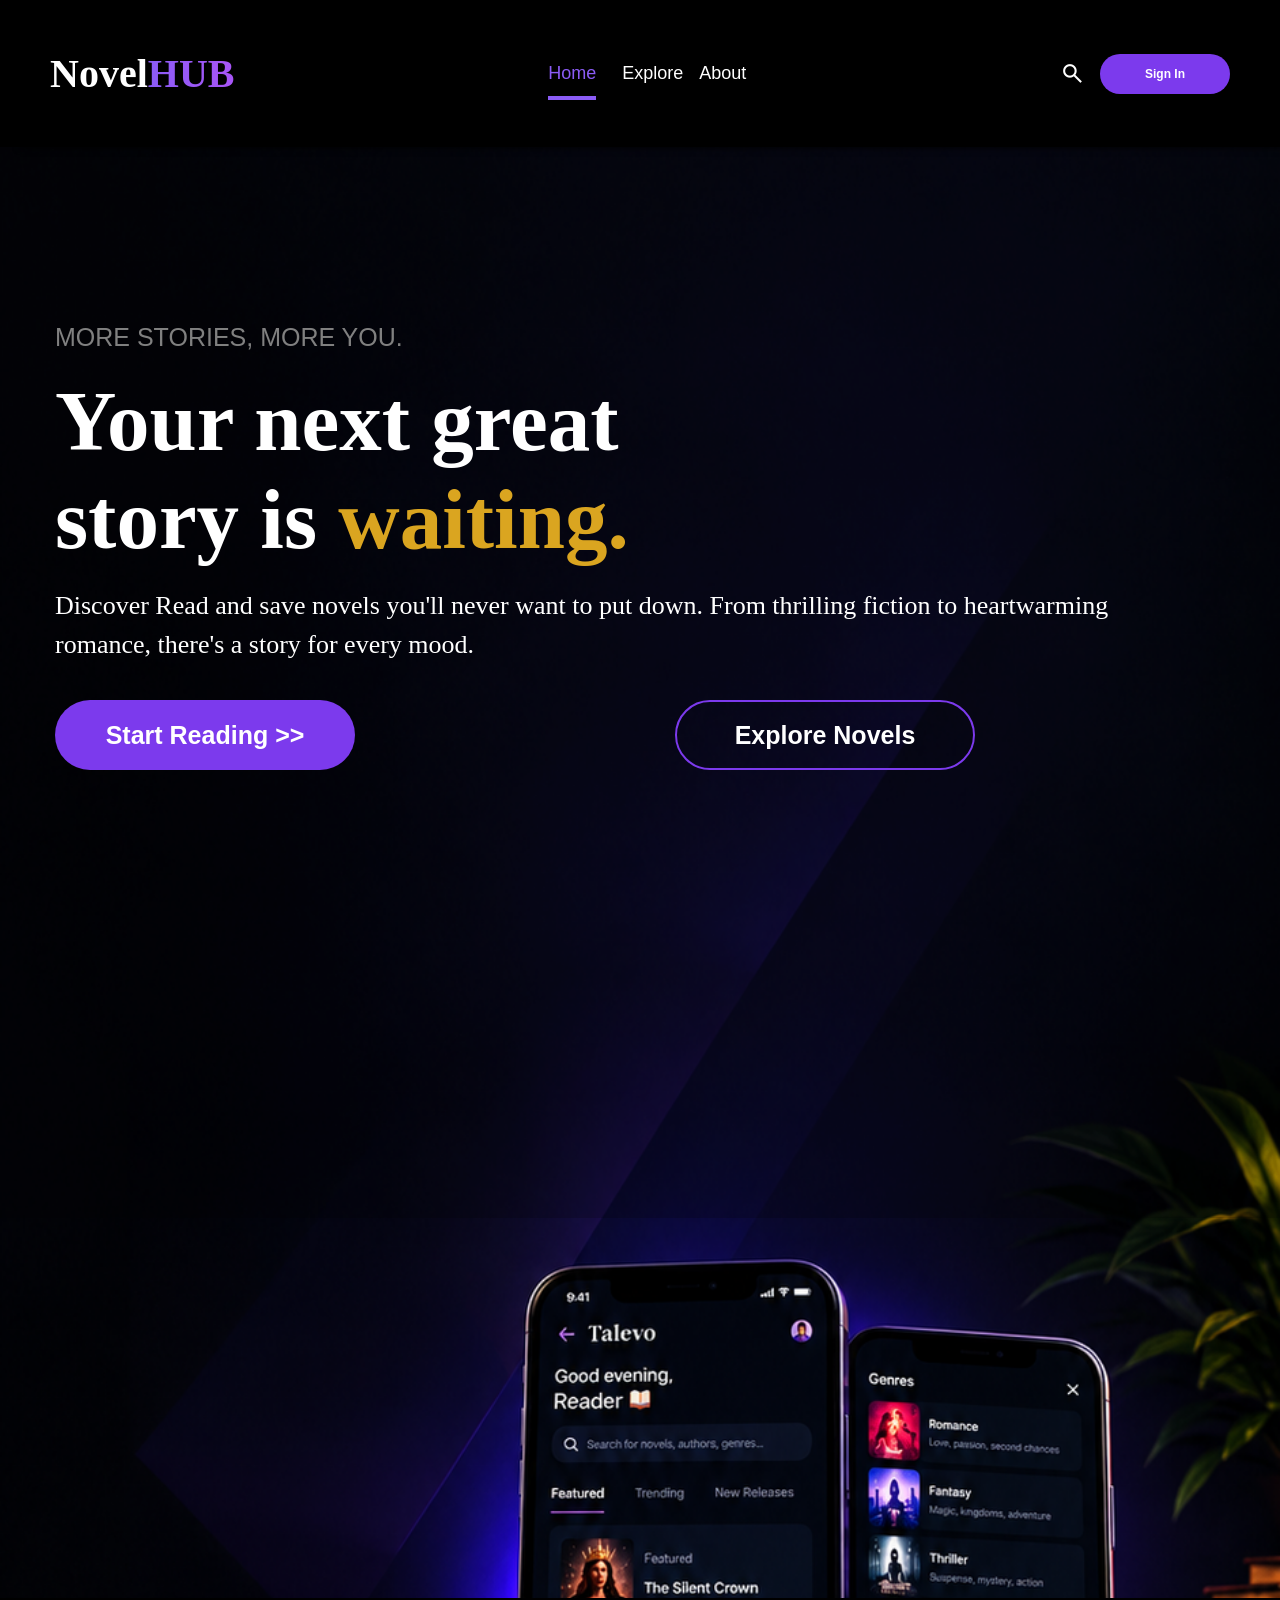
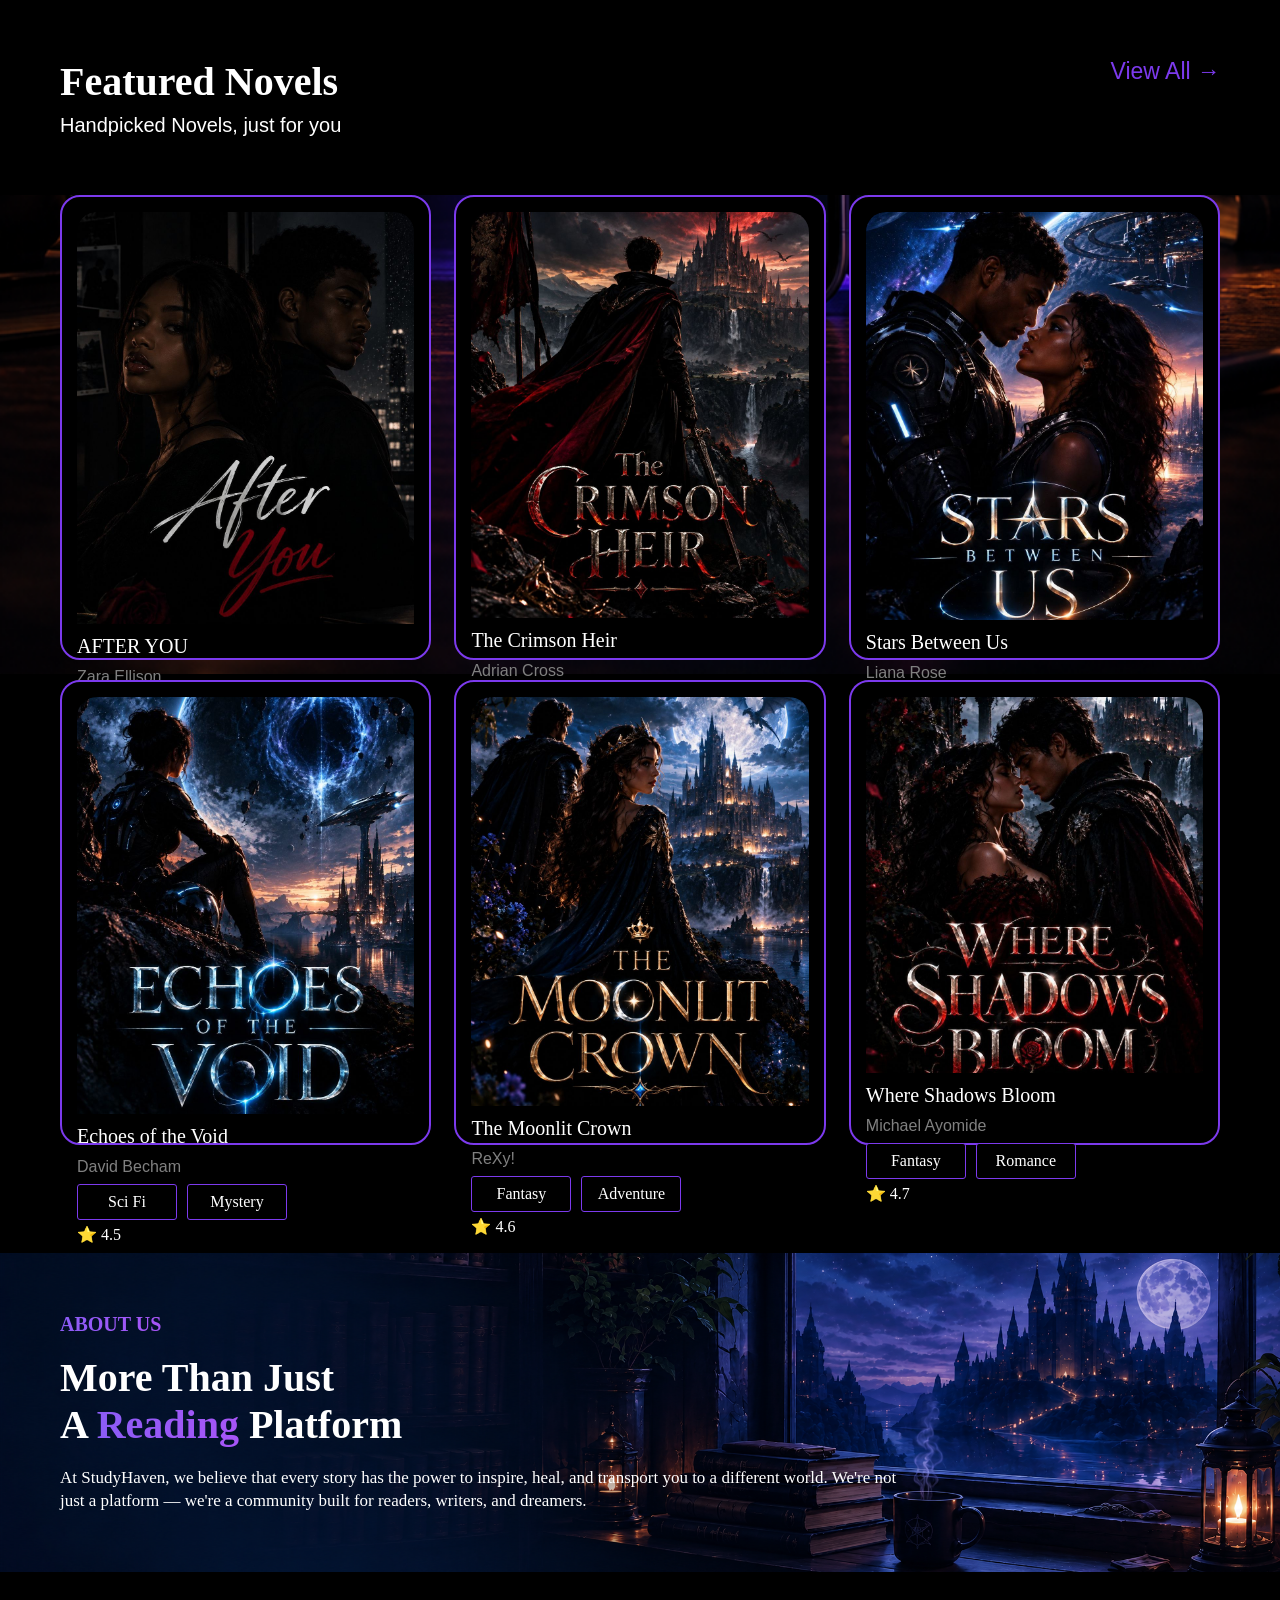
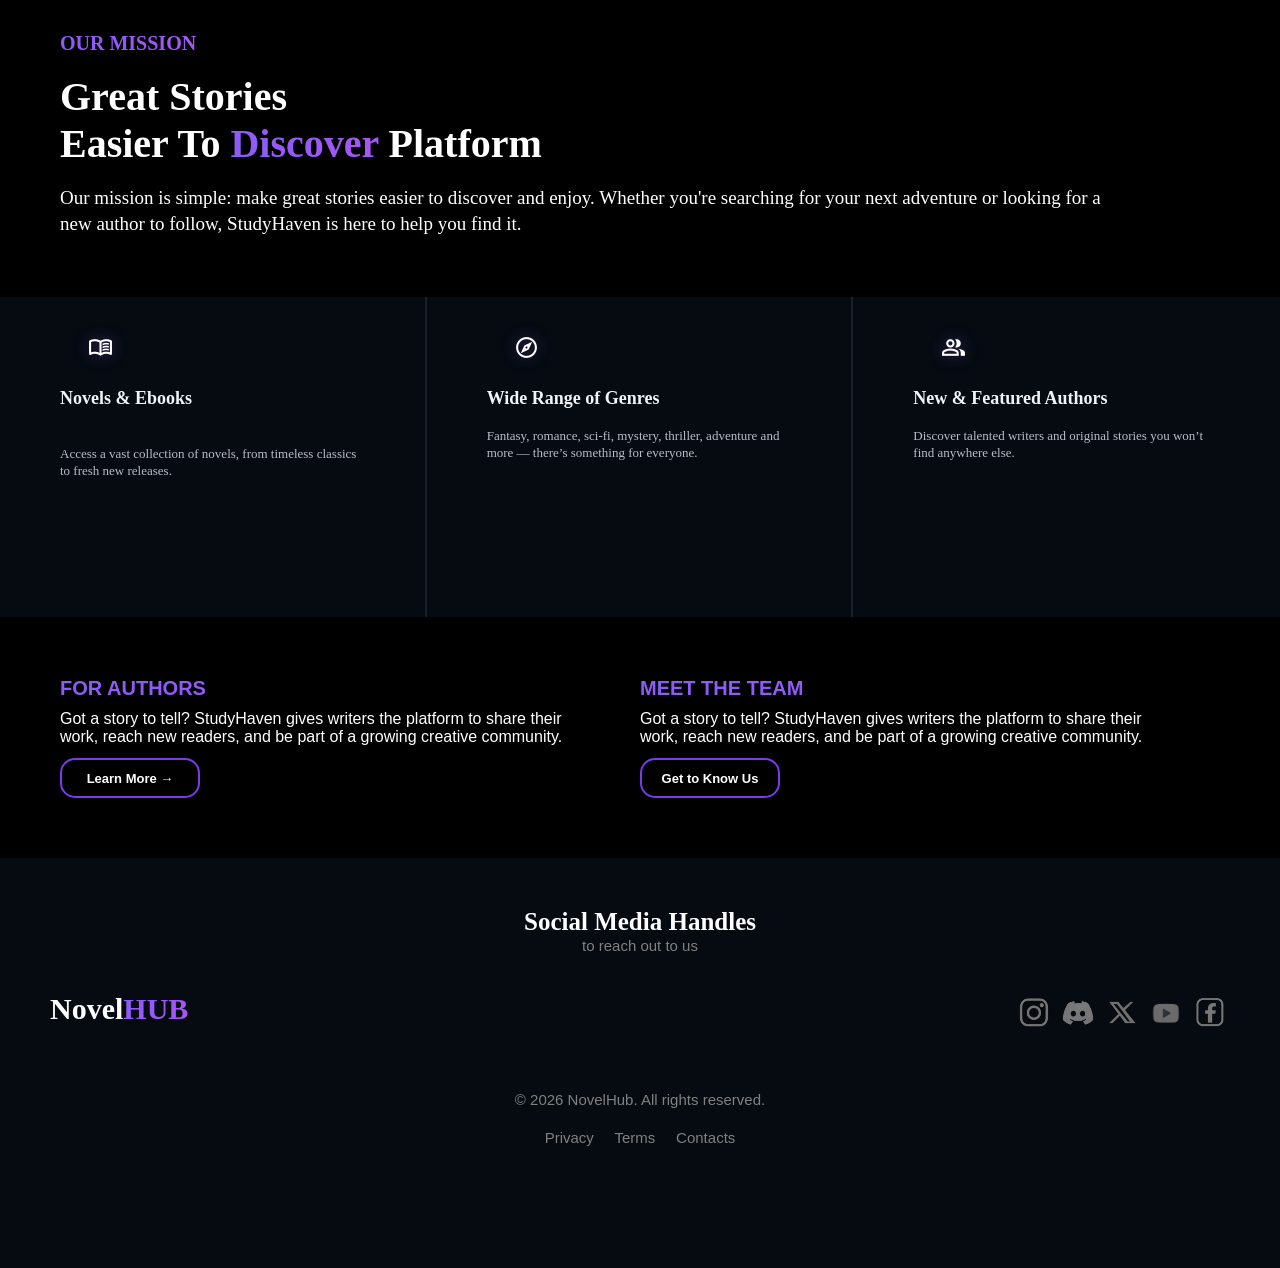
==== index.html @ 24e365a0 "Add files via upload" ====
<!DOCTYPE html>
<html>
<head>
  <meta http-equiv="CONTENT-TYPE" content="text/html; charset=UTF-8">
  <title>homepage</title>
  <link rel="stylesheet" href="https://fonts.googleapis.com/css2?family=Material+Symbols+Outlined:opsz,wght,FILL,GRAD@20..48,100..700,0..1,-50..200&icon_names=search,explore,menu_book,group">  
  <link rel="stylesheet" href="homepage.css">
</head>
<body> 
  <section id="home">
<header>
  <div class="story">Novel<span class="haven">HUB</span></div>
  <ul>
    <li><a href="#home">Home</a></li>
    <li><a href="#explore">Explore</a></li>
    <li><a href="#about">About</a></li>
  </ul>
  <div class="searchiconandbutton">
  <span class="material-symbols-outlined">
search
</span>
  <button onclick="window.location.href='signup.html'">
    Sign In
  </button>
  </div>
</header>
  <br>
  <div class="bgwriteup">
    <span class="morestories">MORE STORIES, MORE YOU.</span>
    <span class="yournext">Your next great</span>
    <span class="storyis">story is <span>waiting.</span></span><br>
    <p id=discover>
      Discover Read and save 
      novels you'll never want to 
      put down. From thrilling 
      fiction to heartwarming 
      romance, there's a story for
      every mood.
    </p><br><br>
    <div>
    <button class="startreadingbtn" onclick="window.location.href='signup.html'">
      Start Reading >>
    </button>
    <button class="explorenovelsbtn" onclick="window.location.href='signup.html'">
      Explore Novels
    </button>
    </div>
  </div>
</section>
<div class="featurednovelsection" id="explore">
  <span>Featured Novels</span>
  <a>View All →</a>
  <p>Handpicked Novels, just for you
  </p>
</div>
<span class="featuredcardscollation">
<div class="featurednovelcards" onclick="window.location.href='signup.html'">
  <img src="afteryou.jpg">
  <titled>AFTER YOU</titled>
  <author>Zara Ellison</author>
  <div>
  <type>Fantasy</type>
  <type>Romance</type>
  </div>
  <span>⭐ 4.8</span>
</div>
<div class="featurednovelcards" onclick="window.location.href='signup.html'">
  <img src="dcrimsonheir.jpg">
  <titled>The Crimson Heir</titled>
  <author>Adrian Cross</author>
  <div>
  <type>Fantasy</type>
  <type>Adventure</type>
  </div>
  <span>⭐ 4.9</span>
</div>
<div class="featurednovelcards" onclick="window.location.href='signup.html'">
  <img src="starsbetus.jpg">
  <titled>Stars Between Us</titled>
  <author>Liana Rose</author>
  <div>
  <type>Sci-Fi</type>
  <type>Romance</type>
  </div>
  <span>⭐ 4.7</span>
</div>
</span>
<span class="featuredcardscollation2">
<div class="featurednovelcards" onclick="window.location.href='signup.html'">
  <img src="echoesofdvoid.jpg">
  <titled>Echoes of the Void</titled>
  <author>David Becham</author>
  <div>
  <type>Sci Fi</type>
  <type>Mystery</type>
  </div>
  <span>⭐ 4.5</span>
</div>
 <div class="featurednovelcards" onclick="window.location.href='signup.html'">
  <img src="moonlitcrown.jpg">
  <titled>The Moonlit Crown</titled>
  <author>ReXy!</author>
  <div>
  <type>Fantasy</type>
  <type>Adventure</type>
  </div>
  <span>⭐ 4.6</span>
</div>
<div class="featurednovelcards" onclick="window.location.href='signup.html'">
  <img src="whereshadowblooms.jpg">
  <titled>Where Shadows Bloom</titled>
  <author>Michael Ayomide</author>
  <div>
  <type>Fantasy</type>
  <type>Romance</type>
  </div>
  <span>⭐ 4.7</span>
</div>
</span>
<div id="about">
 <br>
<section class="aboutus">
  <mission>ABOUT US</mission><br><br>
  <hd>More Than Just <spin>A <span>Reading</span> Platform</hd></spin><br>
  <p>At StudyHaven, we believe that every story has the power to inspire, heal, and transport you to a different world.
  We're not just a platform — we're a community built for readers, writers, and dreamers.</p>
</section>
<section class="mission">
  <mission>OUR MISSION</mission><br><br>
  <hd>Great Stories <spin>Easier To <span>Discover</span> Platform</hd></spin><br>
  <p>Our mission is simple: make great stories easier to discover and enjoy. Whether you're searching for your next adventure or looking for a new author to follow, StudyHaven is here to help you find it.
</section>
<section class="features">

  <div class="feature">
    <div class="feature-icon">
      <span class="material-symbols-outlined">
menu_book
</span>
    </div>

    <h3>Novels &amp; Ebooks</h3><br>

    <p>
      Access a vast collection of novels, from timeless classics
      to fresh new releases.
    </p>
  </div>

  <div class="feature">
    <div class="feature-icon">
      <span class="material-symbols-outlined">
explore
</span>
    </div>

    <h3>Wide Range of Genres</h3>

    <p>
      Fantasy, romance, sci-fi, mystery, thriller, adventure
      and more — there’s something for everyone.
    </p>
  </div>

  <div class="feature">
    <div class="feature-icon">
      <span class="material-symbols-outlined">
group
</span>
    </div>

    <h3>New &amp; Featured Authors</h3>

    <p>
      Discover talented writers and original stories you
      won’t find anywhere else.
    </p>
  </div>
</section>
<section class="aboutusfooter">
  <div class="forauthorside">
    <forauthors>FOR AUTHORS</forauthors>
    <span>Got a story to tell? StudyHaven gives writers the platform to share their work, reach new readers, and be part of a growing creative community.</span>
    <button onclick="window.location.href='https://wa.me/qr/5OOR54CAPBTBB1'">Learn More →</button>
  </div>
  <div class="meettheteamside">
    <forauthors>MEET THE TEAM</forauthors>
    <span>Got a story to tell? StudyHaven gives writers the platform to share their work, reach new readers, and be part of a growing creative community.</span>
    <button onclick="window.location.href='https://wa.me/qr/5OOR54CAPBTBB1'">Get to Know Us</button>
  </div>
</section>
<section class="socialmedsection">
  <h1>Social Media Handles</h1>
  <p>to reach out to us</p><br><br>
  <spun>
  <div class="story">Novel<span class="haven">HUB</span></div>
  <div class="socialmedlogos">
    <img src="iglogo.png">
    <img src="discordlogo.png">
    <img src="xlogo.png">
    <img src="youtubelogo.png">
    <img src="fblogo.png">
  </div>
  </spun><br><br><br>
  <p>&copy; 2026 NovelHub. All rights reserved.</p><br>
  <p>Privacy &nbsp;&nbsp;&nbsp;&nbsp;Terms &nbsp;&nbsp;&nbsp;&nbsp;Contacts</p>
</section>
</div>
<script src="homepage.js"></script>
</body>
</html>
---- homepage.css ----
* {
  margin: 0;
  box-sizing: border-box;
  padding: 0;
}
body {
  background-image: url("firstbg.png");
  background-repeat: no-repeat;
  background-size: 100% auto;
  background-color: #000000;
}
/* HEADER SECTION*/
header {
  display: flex;
  width: 100%;
  background-color: rgb(0,0,0);
  padding: 50px;
  justify-content: space-between;
  align-items: center;
  box-shadow: 20px 0 7px;
  transition: 0.6s ease;
  position:fixed;
}
.story {
  color: white;
  font-family: ArialNarrow;
  font-size: 40px;
  font-weight: bold;
}
.haven {
  background: linear-gradient(90deg, #8B5CF6, #A855F7);
-webkit-background-clip: text;
-webkit-text-fill-color: transparent;
  font-weight: bold;
}
header ul {
  list-style: none;
  display: flex;
  justify-content: space between;
  gap: 1rem;
}
header li {
  cursor: pointer;
  font-size: 18px;
  font-family: 'Montserrat', sans-serif;
}
header a:hover,
header a.active {
  color: #8B5CF6;
  border-bottom-width: 4px;
  border-bottom-style: solid;
  border-bottom-color: #8B5CF6;
  padding-bottom: 13px;
  margin-right: 10px;
}

header a{
  text-decoration: none;
  color: white;
  font-family: arial;
  position: relative;
  transition: 0.3s
}
.searchiconandbutton {
  display: flex;
  gap: 15px;
  align-items: center;
}
.material-symbols-outlined {
  color: white;
  font-size: 25px;
}
header button {
  background-color: #7C3AED;
  color: white;
  padding: 5px;
  font-size: 12px;
  width: 130px;
  height: 40px;
  border-radius: 20px;
  border: none;
  font-weight: bold;
  text-align: center;
}

.bgwriteup {
  background-color: rgba(0,0,0,0.2);
  width: 100%;
  height: 1200px;
  padding: 55px;
  color: white
}
.morestories {
  color: gray;
  display: block;
  padding-top: 250px;
  font-family: Arial;
  font-size: 25px;
}
.yournext {
  font-family: times new roman;
  font-size: 85px;
  font-weight: bold;
  display: block;
  padding-top: 20px
}
.storyis {
  font-family: times new roman;
  font-size: 85px;
  font-weight: bold;
  display: block;
}
.storyis span {
  color: goldenrod
}
#discover {
  padding-right: 90px;
  line-height: 1.5;
  font-size: 26px;
  font-family: verdana;
}
.bgwriteup button {
  width: 300px;
  height: 70px;
  border-radius: 40px;
  font-size: 25px;
  padding: 10px
}
.bgwriteup div {
  display: flex;
  justify-content: space-between;
  padding-right: 250px
}
.explorenovelsbtn{
  border: 2px solid #7C3AED;
  background-color: transparent;
  color:white;
  font-weight: bold
}
.startreadingbtn {
  border: none;
  color: white;
  background-color: #7C3AED;
  font-weight: bold
}
/* FEATURED NOVELS*/
.featurednovelsection {
  margin-top: 380px;
  display: grid;
  background-color: black;
  padding: 60px;
  justify-content: space-between;
  align-content: center
}
.featurednovelsection span {
  font-family: times new roman;
  font-size: 40px;
  color: white;
  font-weight: bold;
  grid-column: 1;
}
.featurednovelsection a {
  color:#7C3AED;
  font-size: 23px;
  font-family: arial;
  text-decoration: none;
  grid-column: 2;
}
.featurednovelsection p{
  color:white;
  grid-column:1;
  font-size: 20px;
  line-height: 20px;
  padding-top: 10px;
  font-family: arial
}
.featurednovelcards {
  background-color: black;
  border: 2px solid #7C3AED;
  width: 32%;
  height: 465px;
  border-radius: 20px;
  padding: 15px
}
.featuredcardscollation {
  display: flex;
  padding-left: 60px;
  padding-right: 60px;
  justify-content: space-between;
}
.featuredcardscollation titled {
  color:white;
  display: block;
  font-family: times new roman;
  font-size: 20px;
  padding-top: 7px;
}
.featuredcardscollation author {
  color: gray;
  display: block;
  font-family: arial;
  padding-top: 10px;
}
.featuredcardscollation type {
  background-color: black;
  color:white;
  border-radius: 3px;
  padding: 8px;
  font-family: verdana;
  width: 100px;
  text-align: center;
  border: 1px solid #7C3AED;
}
.featurednovelcards div{
  display: flex;
  gap: 10px;
  margin-top: 8px
}
.featuredcardscollation span {
  display: block;
  color:white;
  padding-top: 5px;
}
.featurednovelcards img {
  width:100%;
  border-top-left-radius: 20px;
  border-top-right-radius: 20px;
}
/* SECOND COLLECTION*/
.featuredcardscollation2 {
  display: flex;
  padding-left: 60px;
  padding-right: 60px;
  justify-content: space-between;
  margin-top: 20px;
}
.featuredcardscollation2 titled {
  color:white;
  display: block;
  font-family: times new roman;
  font-size: 20px;
  padding-top: 7px;
}
.featuredcardscollation2 author {
  color: gray;
  display: block;
  font-family: arial;
  padding-top: 10px;
}
.featuredcardscollation2 type {
  background-color: black;
  color:white;
  border-radius: 3px;
  padding: 8px;
  font-family: verdana;
  width: 100px;
  text-align: center;
  border: 1px solid #7C3AED;
}
.featuredcardscollation2 span {
  display: block;
  color:white;
  padding-top: 5px;
}
.featurednovelcards2 {
  background-color: black;
  border: 2px solid #7C3AED;
  width: 32%;
  height: 465px;
  border-radius: 20px;
  padding: 15px
}
/* ABOUT US */
.aboutus {
  background-image: url("about-bg.png");
  background-size: cover;
  background-position: center;
  background-repeat: no-repeat;
  padding: 60px;
  margin-top: 90px;
}
.aboutus mission {
  background: linear-gradient(90deg, #8B5CF6, #A855F7);
-webkit-background-clip: text;
-webkit-text-fill-color: transparent;
  font-weight: bold;
  font-family: verdana;
  font-size: 20px
}
.aboutus hd {
  font-family: Times New Roman;
  Color: white;
  font-size:40px;
  display: block;
  font-weight: bold;
}
.aboutus hd spin {
  display: block;
}
.aboutus hd span{
  background: linear-gradient(90deg, #8B5CF6, #A855F7);
-webkit-background-clip: text;
-webkit-text-fill-color: transparent;
  font-weight: bold;
}
.aboutus p {
  color:white;
  font-family: arial narrow;
  font-size: 17px;
  padding-right: 300px;
  line-height: 23px;
}
/* OUR MISSION */
.mission {
  padding: 60px;
  margin-top: 0px;
}
.mission mission {
  background: linear-gradient(90deg, #8B5CF6, #A855F7);
-webkit-background-clip: text;
-webkit-text-fill-color: transparent;
  font-weight: bold;
  font-family: verdana;
  font-size: 20px
}
.mission hd {
  font-family: Times New Roman;
  Color: white;
  font-size:40px;
  display: block;
  font-weight: bold;
}
.mission hd spin {
  display: block;
}
.mission hd span{
  background: linear-gradient(90deg, #8B5CF6, #A855F7);
-webkit-background-clip: text;
-webkit-text-fill-color: transparent;
  font-weight: bold;
}
.mission p {
  color:white;
  font-family: arial narrow;
  font-size: 19px;
  padding-right: 100px;
  line-height: 26px;
}
/* FEATURES SECTION*/
.features {
  width: 100%;
  max-width: 1400px;
  display: grid;
  grid-template-columns: repeat(3, 1fr);
  background: #050b11;
  height: 320px;
}

.feature {
  padding: 10px 60px 20px;
  min-height: 320px;
  border-right: 2px solid #18202b;
}

.feature:last-child {
  border-right: none;
}

/* Icons */
.feature-icon {
  width: 80px;
  height: 80px;

  display: flex;
  align-items: center;
  justify-content: center;

  color: #000000;
  font-size: 70px;

  text-shadow: 0 0 15px rgba(139, 92, 246, 0.45);
}

/* Headings */
.feature h3 {
  margin: 0 0 18px;

  color: #f1f3f7;
  font-size: 18px;
  font-weight: 600;
  line-height: 1.3;
}

/* Paragraph */
.feature p {
  margin: 0;

  max-width: 390px;

  color: #b8bec8;
  font-size: 13px;
  line-height: 1.3;
}
.aboutusfooter {
  display: flex;
  padding: 60px;
  justify-content: space-between;
}
.aboutusfooter forauthors{
  display: block;
  background: linear-gradient(90deg, #8B5CF6, #A855F7);
-webkit-background-clip: text;
-webkit-text-fill-color: transparent;
  font-weight: bold;
  font-size: 20px;
  font-family: helvetica;
}
.forauthorside{
  color:white;
  gap: 50px;
}
.forauthorside span {
  padding-right: 70px;
  color:white;
  display: block;
  padding-top: 10px;
  font-family: arial;
}
.meettheteamside span {
  padding-right: 70px;
  color:white;
  display: block;
  padding-top: 10px;
  font-family: arial;
}
.meettheteamside button{
  background-color: transparent;
  color: white;
  font-weight: bold;
  padding: 7px;
  border-radius: 15px;
  width: 140px;
  height: 40px;
  font-size: 13px;
  margin-top: 12px;
  border: 2px solid #7C3AED;
}
.forauthorside button{
  background-color: transparent;
  color: white;
  font-weight: bold;
  padding: 7px;
  border-radius: 15px;
  width: 140px;
  height: 40px;
  font-size: 13px;
  margin-top: 12px;
  border: 2px solid #7C3AED;
}
.socialmedsection{
  padding: 50px;
  background: #050b11;
  height: 410px;
}
.socialmedsection h1 {
  text-align: center;
  color: white;
  font-family: ArialNarrow;
  font-size: 25px;
  font-weight: bold;
}
.socialmedsection p {
  text-align: center;
  color: gray;
  font-family: Arial;
  font-size: 15px;
  line-height: 20px;
}
.socialmedsection spun{
  display: flex;
  justify-content: space-between
}
.socialmedsection .story {
  font-size: 30px;
}
.socialmedlogos img {
  width:40px;
}
.socialmedlogos img:nth-child(4) {
  transform: translateY(-6px);
}
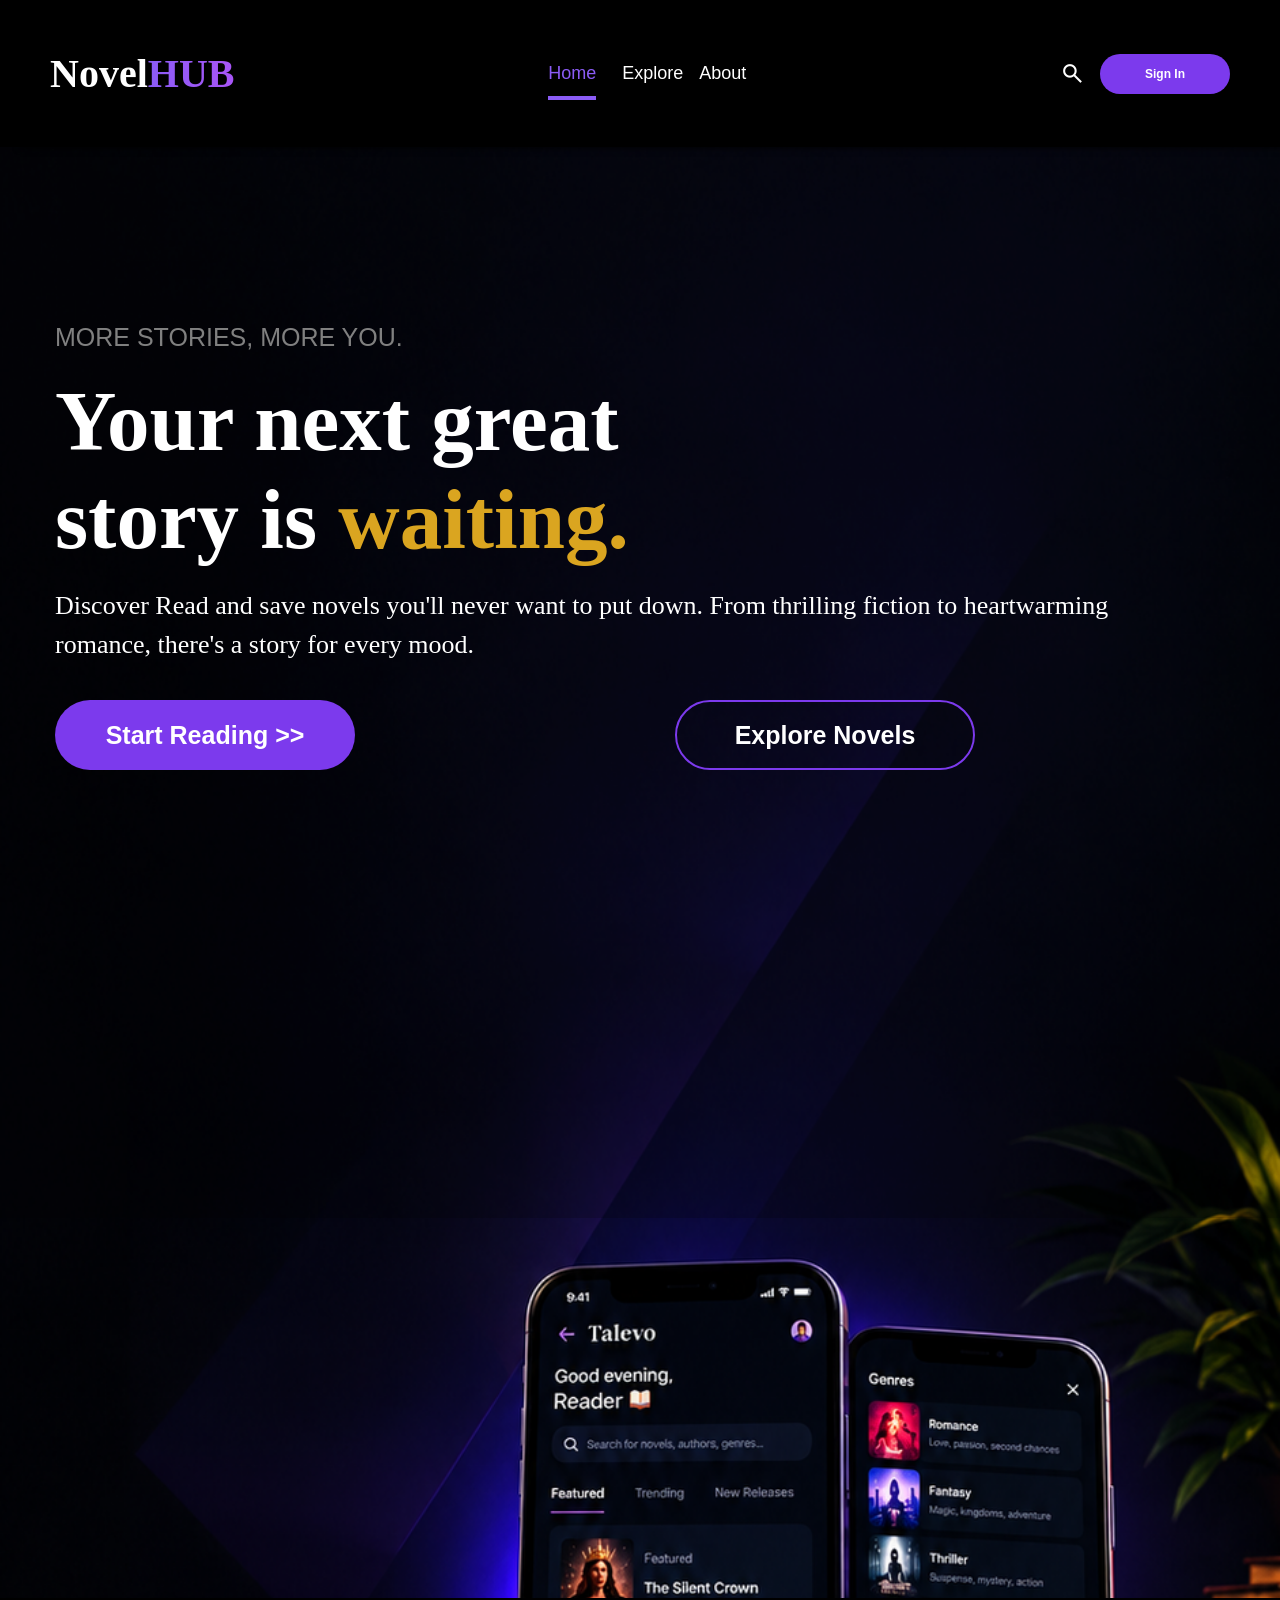
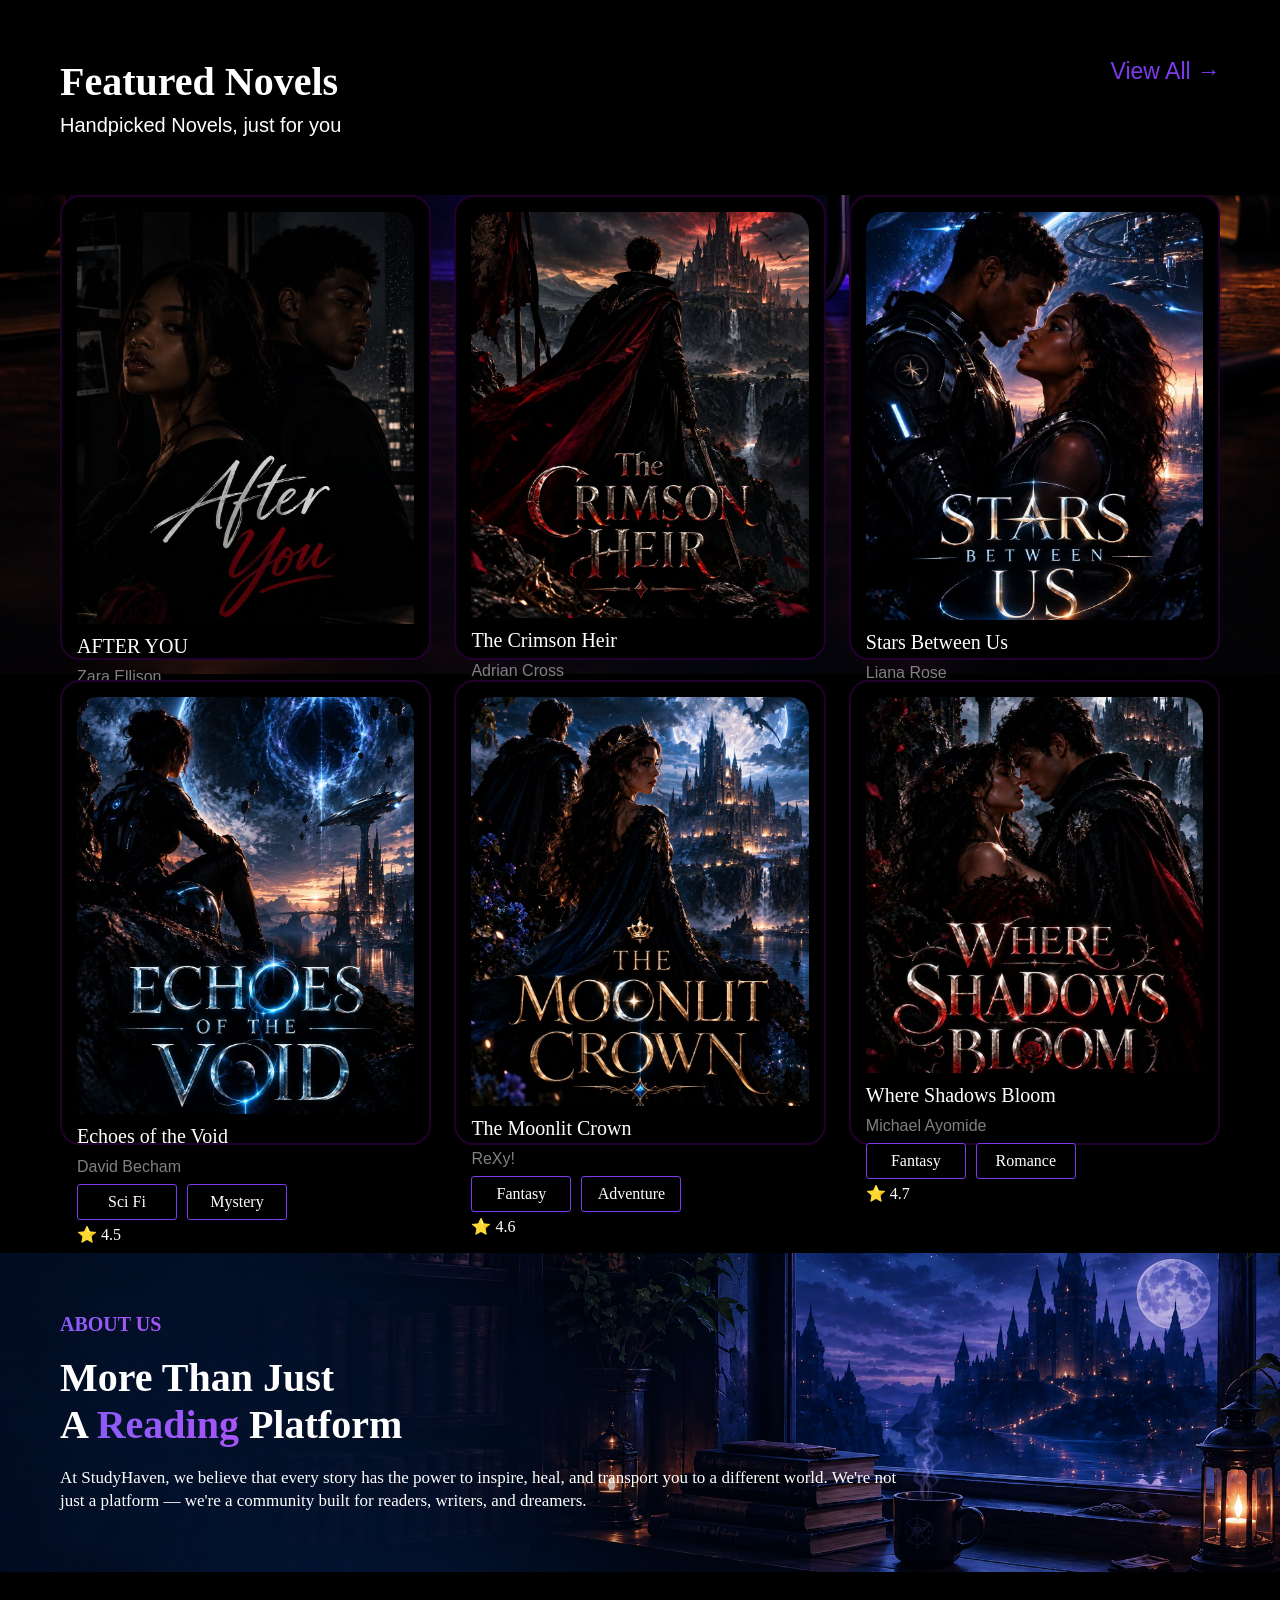
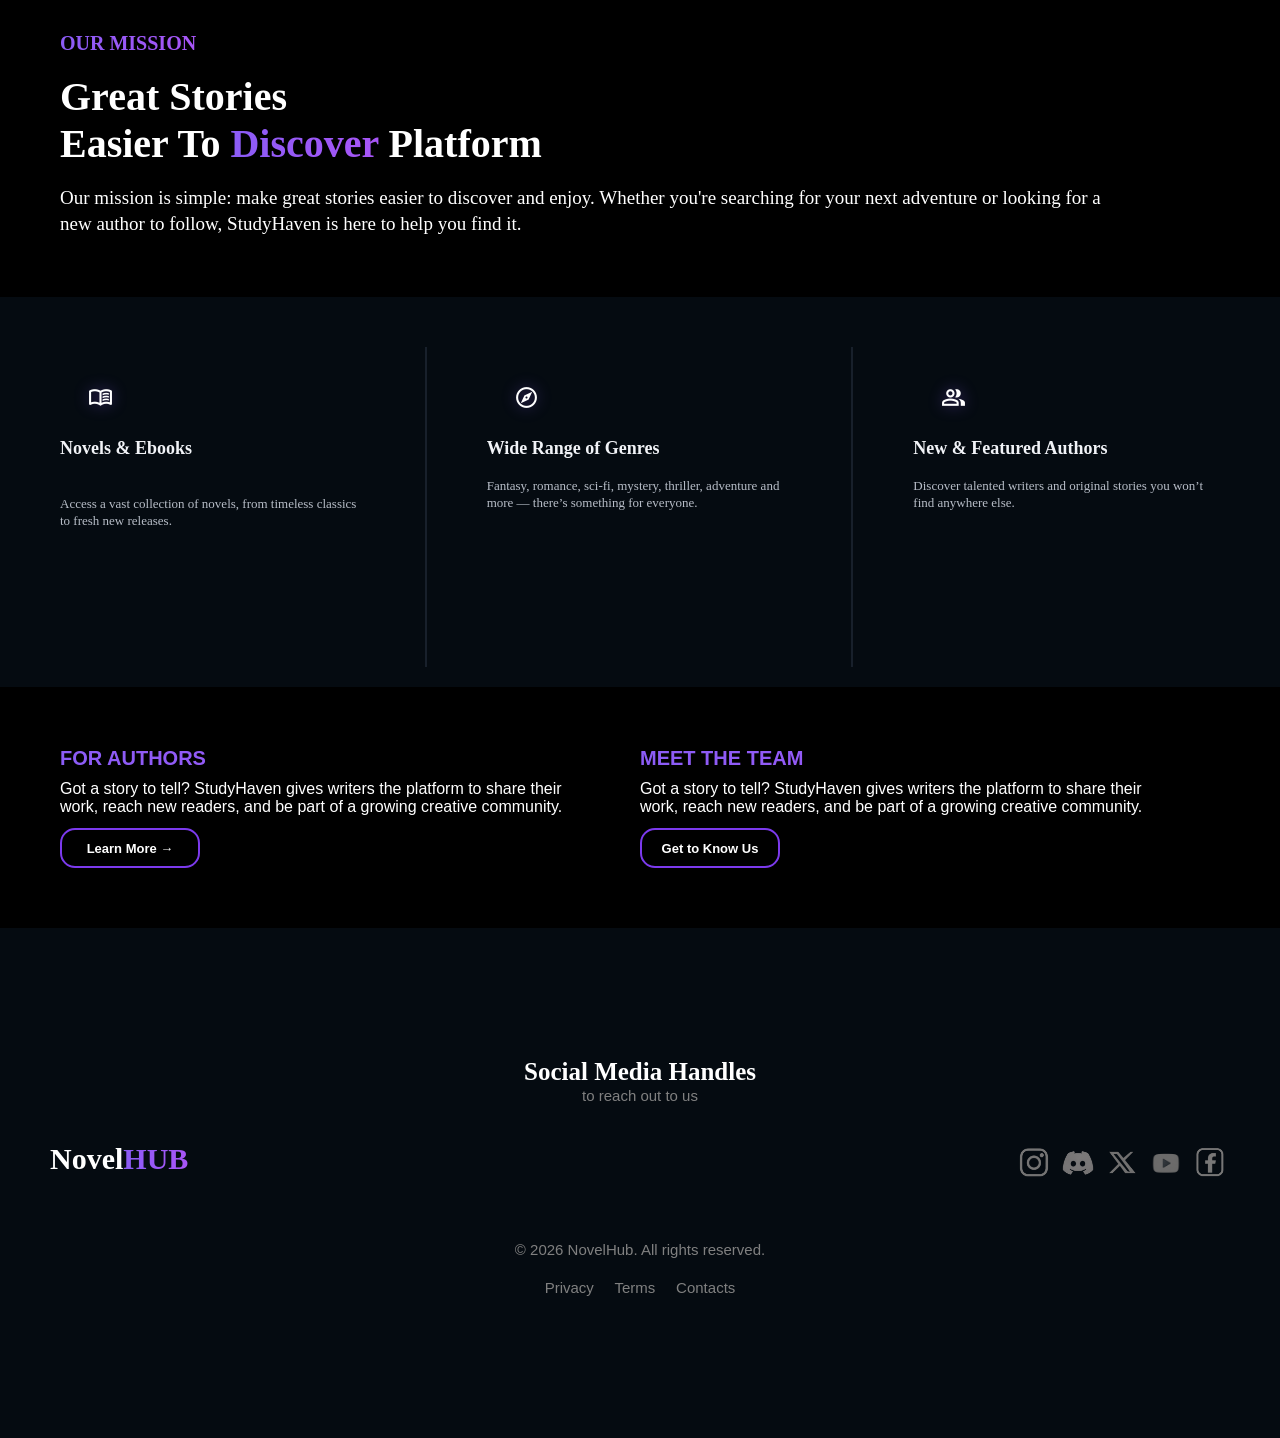
==== commit e9d763f3: "Add files via upload" ====
--- a/index.html
+++ b/index.html
@@ -19,7 +19,7 @@
   <span class="material-symbols-outlined">
 search
 </span>
-  <button onclick="window.location.href='signup.html'">
+  <button onclick="window.location.href='login.html'">
     Sign In
   </button>
   </div>
@@ -206,6 +206,7 @@
   <p>Privacy &nbsp;&nbsp;&nbsp;&nbsp;Terms &nbsp;&nbsp;&nbsp;&nbsp;Contacts</p>
 </section>
 </div>
+
 <script src="homepage.js"></script>
 </body>
 </html>
--- a/homepage.css
+++ b/homepage.css
@@ -176,7 +176,7 @@
 }
 .featurednovelcards {
   background-color: black;
-  border: 2px solid #7C3AED;
+  border: 2px solid #21002E;
   width: 32%;
   height: 465px;
   border-radius: 20px;
@@ -353,7 +353,9 @@
   display: grid;
   grid-template-columns: repeat(3, 1fr);
   background: #050b11;
-  height: 320px;
+  height: 390px;
+  padding-top: 50px;
+  padding-bottom: 70px;
 }
 
 .feature {
@@ -460,7 +462,7 @@
 .socialmedsection{
   padding: 50px;
   background: #050b11;
-  height: 410px;
+  height: 510px;
 }
 .socialmedsection h1 {
   text-align: center;
@@ -468,6 +470,7 @@
   font-family: ArialNarrow;
   font-size: 25px;
   font-weight: bold;
+  padding-top: 80px;
 }
 .socialmedsection p {
   text-align: center;
